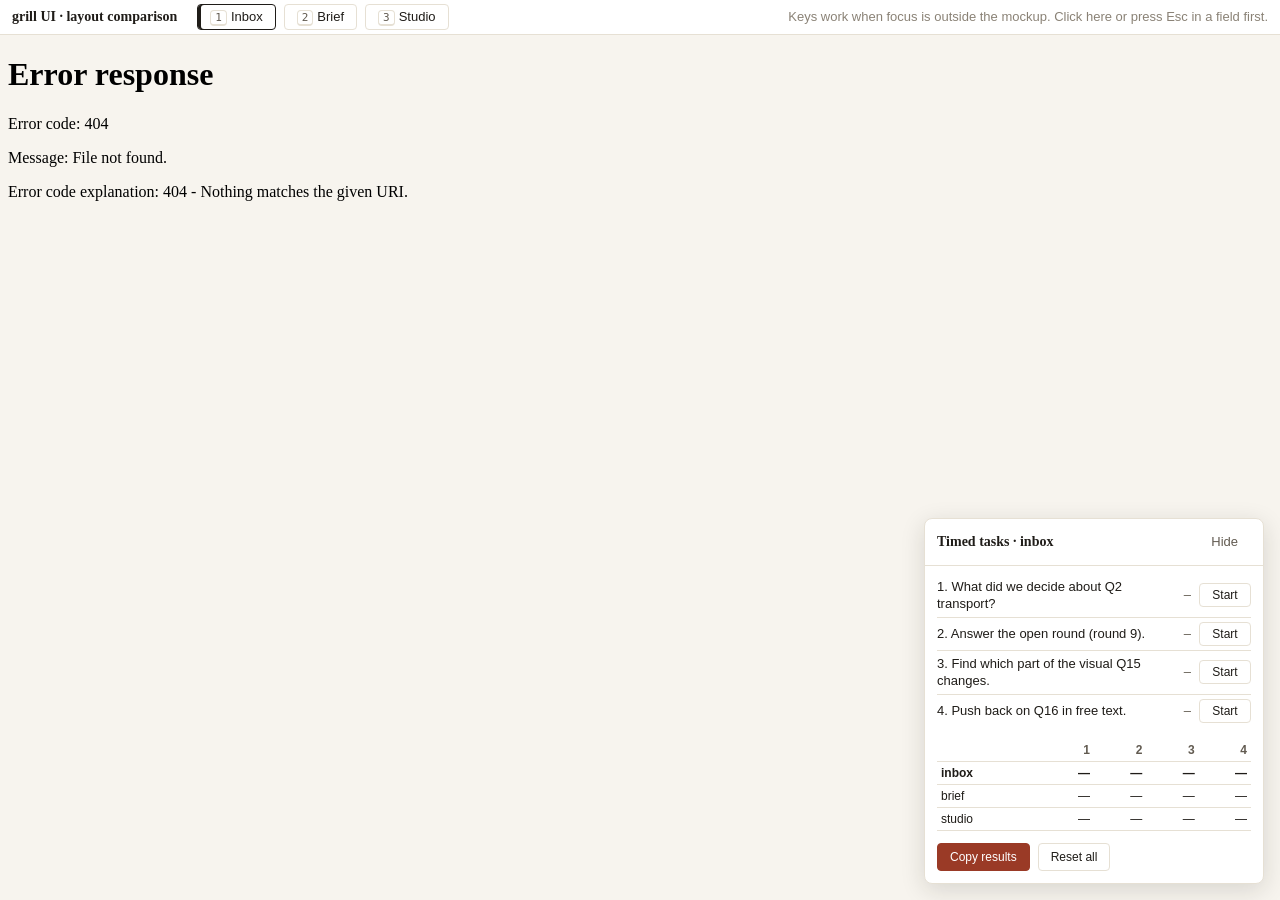
==== design/mockups/index.html @ 53869e0a "feat(page,mockups): shared token set, mockup data, build script and picker Tokens pass a WCAG contra" ====
<!doctype html>
<html lang="en">
<head>
<meta charset="utf-8" />
<meta name="viewport" content="width=device-width, initial-scale=1" />
<title>Layout picker</title>
<link rel="stylesheet" href="../../skills/grilling-ui/page/tokens.css" />
<style>
  html, body { height: 100%; }
  body { display: grid; grid-template-rows: auto 1fr; overflow: hidden; }
  .bar {
    display: flex; align-items: center; gap: var(--s2);
    padding: var(--s1) var(--s3);
    background: var(--panel); border-bottom: 1px solid var(--rule);
    font-size: 13px;
  }
  .bar h1 { font-size: 14px; margin: 0 var(--s3) 0 0; }
  .bar .spacer { flex: 1; }
  .bar button { padding: 2px var(--s3); font-size: 13px; }
  .bar kbd { font-size: 11px; margin-right: var(--s1); }
  iframe { width: 100%; height: 100%; border: 0; display: block; background: var(--bg); }

  #timer {
    position: fixed; right: var(--s4); bottom: var(--s4); z-index: 10;
    width: 340px; max-width: calc(100vw - 2 * var(--s4));
    background: var(--panel); border: 1px solid var(--rule); border-radius: var(--r2);
    box-shadow: 0 6px 24px rgba(31, 28, 24, .14);
    font-size: 13px;
  }
  #timer header {
    display: flex; align-items: center; gap: var(--s2);
    padding: var(--s2) var(--s3); border-bottom: 1px solid var(--rule);
  }
  #timer header h2 { font-size: 14px; margin: 0; flex: 1; }
  #timer.collapsed .body { display: none; }
  #timer.collapsed header { border-bottom: 0; }
  #timer .body { padding: var(--s2) var(--s3) var(--s3); }
  #timer ol { list-style: none; margin: 0 0 var(--s3); padding: 0; }
  #timer li { display: grid; grid-template-columns: 1fr auto auto; gap: var(--s2); align-items: center; padding: var(--s1) 0; border-bottom: 1px solid var(--rule); }
  #timer li:last-child { border-bottom: 0; }
  #timer .task { line-height: 1.35; }
  #timer .time { font-family: var(--mono); font-size: 12px; color: var(--ink-2); min-width: 5ch; text-align: right; }
  #timer li.running .time { color: var(--stage); font-weight: 600; }
  #timer li button { padding: 2px var(--s2); font-size: 12px; min-width: 52px; text-align: center; }
  #timer .actions { display: flex; gap: var(--s2); }
  #timer .actions button { font-size: 12px; }
  #timer .grid { width: 100%; border-collapse: collapse; margin: 0 0 var(--s3); font-size: 12px; }
  #timer .grid th, #timer .grid td { padding: 2px var(--s1); text-align: right; border-bottom: 1px solid var(--rule); }
  #timer .grid th:first-child, #timer .grid td:first-child { text-align: left; }
  #timer .grid th { font-weight: 600; color: var(--ink-2); }
  #timer .grid tr.cur td { font-weight: 600; }
  #out { display: none; font-family: var(--mono); font-size: 11px; height: 90px; margin-top: var(--s2); }
  #out.show { display: block; }
  .status { margin-left: auto; }
</style>
</head>
<body>
<div class="bar" role="toolbar" aria-label="Layouts">
  <h1>grill UI · layout comparison</h1>
  <button type="button" data-v="inbox"><kbd>1</kbd>Inbox</button>
  <button type="button" data-v="brief"><kbd>2</kbd>Brief</button>
  <button type="button" data-v="studio"><kbd>3</kbd>Studio</button>
  <span class="spacer"></span>
  <span class="meta">Keys work when focus is outside the mockup. Click here or press Esc in a field first.</span>
</div>
<iframe id="frame" title="Layout mockup"></iframe>

<section id="timer" aria-label="Timed tasks">
  <header>
    <h2>Timed tasks · <span id="cur-layout"></span></h2>
    <button type="button" class="ghost" id="collapse" aria-expanded="true">Hide</button>
  </header>
  <div class="body">
    <ol id="tasks"></ol>
    <table class="grid" id="grid" aria-label="Results by layout"></table>
    <div class="actions">
      <button type="button" class="primary" id="copy">Copy results</button>
      <button type="button" id="reset">Reset all</button>
      <span class="meta status" id="status" role="status"></span>
    </div>
    <textarea id="out" readonly aria-label="Results JSON"></textarea>
  </div>
</section>

<script>
(() => {
  const LAYOUTS = ["inbox", "brief", "studio"];
  // The four timed tasks from spec §9.1.
  const TASKS = [
    { id: "task1", text: "What did we decide about Q2 transport?" },
    { id: "task2", text: "Answer the open round (round 9)." },
    { id: "task3", text: "Find which part of the visual Q15 changes." },
    { id: "task4", text: "Push back on Q16 in free text." },
  ];
  const KEY = "mockups:timings";
  const $ = (id) => document.getElementById(id);

  const load = () => { try { return JSON.parse(localStorage.getItem(KEY)) || {}; } catch { return {}; } };
  const save = () => { try { localStorage.setItem(KEY, JSON.stringify(results)); } catch {} };
  let results = load();           // { inbox: { task1: ms, ... }, ... }
  let running = null;             // { layout, task, t0 }
  let tick = null;

  const fmt = (ms) => {
    if (ms == null) return "—";
    const s = ms / 1000;
    return s < 60 ? s.toFixed(1) + "s" : Math.floor(s / 60) + "m" + String(Math.round(s % 60)).padStart(2, "0") + "s";
  };

  const params = new URLSearchParams(location.search);
  let layout = LAYOUTS.includes(params.get("v")) ? params.get("v") : "inbox";

  function setLayout(v) {
    if (!LAYOUTS.includes(v)) return;
    if (running && running.layout !== v) stop();
    layout = v;
    const url = new URL(location.href);
    url.searchParams.set("v", v);
    history.replaceState(null, "", url);
    $("frame").src = v + ".html";
    document.querySelectorAll(".bar button[data-v]").forEach((b) => b.setAttribute("aria-pressed", String(b.dataset.v === v)));
    $("cur-layout").textContent = v;
    render();
  }

  function start(task) {
    if (running) stop();
    running = { layout, task, t0: performance.now() };
    tick = setInterval(renderTimes, 100);
    render();
  }
  function stop() {
    if (!running) return;
    const ms = Math.round(performance.now() - running.t0);
    (results[running.layout] ||= {})[running.task] = ms;
    save();
    running = null;
    clearInterval(tick);
    render();
  }

  function renderTimes() {
    for (const t of TASKS) {
      const el = document.querySelector(`#tasks li[data-task="${t.id}"] .time`);
      if (!el) continue;
      const live = running && running.layout === layout && running.task === t.id;
      el.textContent = fmt(live ? performance.now() - running.t0 : results[layout]?.[t.id]);
    }
  }

  function render() {
    const ol = $("tasks");
    ol.innerHTML = "";
    TASKS.forEach((t, i) => {
      const live = running && running.layout === layout && running.task === t.id;
      const li = document.createElement("li");
      li.dataset.task = t.id;
      li.className = live ? "running" : "";
      const txt = document.createElement("span");
      txt.className = "task";
      txt.textContent = `${i + 1}. ${t.text}`;
      const time = document.createElement("span");
      time.className = "time";
      const btn = document.createElement("button");
      btn.type = "button";
      btn.textContent = live ? "Stop" : "Start";
      if (live) btn.classList.add("staged");
      btn.setAttribute("aria-label", `${live ? "Stop" : "Start"} task ${i + 1} on ${layout}`);
      btn.onclick = () => (live ? stop() : start(t.id));
      li.append(txt, time, btn);
      ol.append(li);
    });
    renderTimes();

    const grid = $("grid");
    grid.innerHTML = "";
    const head = grid.insertRow();
    for (const h of ["", "1", "2", "3", "4"]) { const th = document.createElement("th"); th.textContent = h; head.append(th); }
    for (const v of LAYOUTS) {
      const tr = grid.insertRow();
      if (v === layout) tr.className = "cur";
      tr.insertCell().textContent = v;
      for (const t of TASKS) tr.insertCell().textContent = fmt(results[v]?.[t.id]);
    }
  }

  const resultsJson = () => {
    const out = {};
    for (const v of LAYOUTS) if (results[v] && Object.keys(results[v]).length) out[v] = { ...results[v] };
    return JSON.stringify(out, null, 2);
  };

  $("copy").onclick = async () => {
    if (running) stop();
    const json = resultsJson();
    const out = $("out");
    out.value = json;
    try {
      await navigator.clipboard.writeText(json);
      $("status").textContent = "Copied. Paste into decision.json → timings.";
    } catch {
      out.classList.add("show");
      out.select();
      $("status").textContent = "Clipboard blocked: copy from the box.";
    }
  };
  $("reset").onclick = () => {
    if (!confirm("Clear all recorded times?")) return;
    running = null; clearInterval(tick);
    results = {}; save(); render();
    $("out").classList.remove("show");
    $("status").textContent = "Cleared.";
  };
  $("collapse").onclick = () => {
    const c = $("timer").classList.toggle("collapsed");
    $("collapse").textContent = c ? "Show" : "Hide";
    $("collapse").setAttribute("aria-expanded", String(!c));
  };
  document.querySelectorAll(".bar button[data-v]").forEach((b) => (b.onclick = () => setLayout(b.dataset.v)));

  // Parent-level keys only: keydown inside the iframe never reaches this document,
  // so typing 1/2/3 in a mockup's text field cannot switch layouts.
  document.addEventListener("keydown", (e) => {
    if (e.isComposing || e.metaKey || e.ctrlKey || e.altKey) return;
    const t = e.target;
    if (t.closest && t.closest("input, textarea, select, [contenteditable]")) {
      if (e.key === "Escape") t.blur();
      return;
    }
    const i = ["1", "2", "3"].indexOf(e.key);
    if (i >= 0) { e.preventDefault(); setLayout(LAYOUTS[i]); }
  });

  setLayout(layout);
})();
</script>
</body>
</html>
---- skills/grilling-ui/page/tokens.css ----
/* grilling-ui — the one token set.
   Used by every page layout (inbox, brief, studio), the board and the design mockups.
   Light only (no dark mode: spec §1 non-goal). System fonts only, no network.

   Contrast (checked by test/tokens.test.mjs, WCAG 2.x):
     --ink    on --bg / --panel      >= 4.5
     --ink-2  on --bg / --panel      >= 4.5
     --accent on --panel, #fff on --accent  >= 4.5
     --ok     on --ok-soft           >= 4.5
     --stage  on --stage-soft        >= 4.5   (darkened from Jason's #b8791f, which was 3.1)
     --ink-3  on --panel             >= 3.0   secondary meta text ONLY (timestamps, counts,
                                              hints) — never body copy or anything the user
                                              must read to act. Darkened from #9a9285 so it
                                              also clears 3.0 on --bg. */
:root {
  --bg: #f7f4ee;
  --panel: #ffffff;
  --ink: #1f1c18;
  --ink-2: #625b51;
  --ink-3: #8a8276;
  --rule: #e6e0d4;
  --accent: #9a3a26;
  --ok: #3d6b4a;
  --ok-soft: #e3eee5;
  --stage: #8a5a12;
  --stage-soft: #f8ecd2;
  --warn-soft: #fbe9e4;
  --focus: #2a5db0;

  --serif: "Iowan Old Style", Charter, Georgia, serif;
  --sans: -apple-system, BlinkMacSystemFont, "Segoe UI", Helvetica, Arial, sans-serif;
  --mono: ui-monospace, SFMono-Regular, Menlo, Consolas, monospace;

  --r1: 4px;
  --r2: 8px;
  --s1: 4px;
  --s2: 8px;
  --s3: 12px;
  --s4: 16px;
  --s5: 24px;
  --s6: 40px;
}

*, *::before, *::after { box-sizing: border-box; }

body {
  margin: 0;
  font-family: var(--sans);
  font-size: 15px;
  line-height: 1.5;
  color: var(--ink);
  background: var(--bg);
}

/* Serif headings, sans body. Never italic. */
h1, h2, h3, h4 {
  font-family: var(--serif);
  font-style: normal;
  font-weight: 600;
  line-height: 1.25;
  color: var(--ink);
  margin: 0 0 var(--s2);
}

code, kbd, pre { font-family: var(--mono); font-size: 0.9em; }
kbd {
  padding: 0 var(--s1);
  border: 1px solid var(--rule);
  border-bottom-width: 2px;
  border-radius: var(--r1);
  background: var(--panel);
  color: var(--ink-2);
}

.meta { color: var(--ink-3); font-size: 13px; } /* secondary meta text only (see contrast note) */

/* ---------------------------------------------------------------------------
   Control states: default, hover, active, focus-visible, disabled,
   selected / [aria-pressed=true], staged (.staged), pending (.pending)
   on button, .opt, textarea, a.
   --------------------------------------------------------------------------- */

/* default */
button, .opt {
  font: inherit;
  color: var(--ink);
  background: var(--panel);
  border: 1px solid var(--rule);
  border-radius: var(--r1);
  padding: var(--s1) var(--s3);
  cursor: pointer;
  text-align: left;
  transition: background-color .12s ease, border-color .12s ease, color .12s ease;
}
button.primary { background: var(--accent); border-color: var(--accent); color: #fff; }
button.ghost { background: transparent; border-color: transparent; color: var(--ink-2); }
.opt { display: block; width: 100%; padding: var(--s2) var(--s3); }
textarea {
  font: inherit;
  color: var(--ink);
  background: var(--panel);
  border: 1px solid var(--rule);
  border-radius: var(--r1);
  padding: var(--s2);
  width: 100%;
  resize: vertical;
}
a { color: var(--accent); text-underline-offset: 2px; }

/* hover */
button:hover, .opt:hover { border-color: var(--ink-3); background: var(--bg); }
button.primary:hover { background: #82301f; border-color: #82301f; }
button.ghost:hover { background: var(--bg); color: var(--ink); }
textarea:hover { border-color: var(--ink-3); }
a:hover { text-decoration-thickness: 2px; }

/* active */
button:active, .opt:active { transform: translateY(1px); background: var(--rule); }
button.primary:active { background: #6e2819; }
a:active { color: var(--ink); }

/* focus-visible: 2px --focus outline, offset 2px */
button:focus-visible, .opt:focus-visible, textarea:focus-visible, a:focus-visible,
[tabindex]:focus-visible {
  outline: 2px solid var(--focus);
  outline-offset: 2px;
}
button:focus:not(:focus-visible), .opt:focus:not(:focus-visible), a:focus:not(:focus-visible) { outline: none; }
textarea:focus { border-color: var(--focus); }

/* disabled */
button:disabled, button[aria-disabled="true"], .opt[aria-disabled="true"], textarea:disabled {
  cursor: not-allowed;
  color: var(--ink-3);
  background: var(--bg);
  border-color: var(--rule);
  transform: none;
}
button.primary:disabled { background: var(--rule); border-color: var(--rule); color: var(--ink-2); }
a[aria-disabled="true"] { color: var(--ink-3); pointer-events: none; text-decoration: none; }

/* selected / pressed */
button[aria-pressed="true"], .opt[aria-pressed="true"], .opt.selected, button.selected,
a[aria-current], a.selected {
  border-color: var(--ink);
  background: var(--panel);
  box-shadow: inset 3px 0 0 var(--ink);
  color: var(--ink);
}
a[aria-current], a.selected { font-weight: 600; box-shadow: none; }

/* staged: chosen locally, not yet sent */
button.staged, .opt.staged, textarea.staged, a.staged {
  border-color: var(--stage);
  background: var(--stage-soft);
  color: var(--stage);
}
.opt.staged { box-shadow: inset 3px 0 0 var(--stage); color: var(--ink); }
.opt.staged::after { content: " · staged"; color: var(--stage); font-size: 13px; }

/* pending: sent, waiting on the agent */
button.pending, .opt.pending, textarea.pending, a.pending {
  cursor: progress;
  border-style: dashed;
  border-color: var(--ink-3);
  color: var(--ink-2);
}
button.pending::after, .opt.pending::after {
  content: "";
  display: inline-block;
  width: .7em; height: .7em;
  margin-left: var(--s2);
  vertical-align: -1px;
  border: 2px solid currentColor;
  border-right-color: transparent;
  border-radius: 50%;
  animation: spin .8s linear infinite;
}

/* shared progress indicators */
.spin {
  display: inline-block;
  width: 12px; height: 12px;
  border: 2px solid currentColor;
  border-right-color: transparent;
  border-radius: 50%;
  animation: spin .8s linear infinite;
}
@keyframes spin { to { transform: rotate(360deg); } }
@keyframes pulse { 0%, 100% { opacity: 1; } 50% { opacity: .35; } }

/* Ported from Jason's page.html:191-205.
   The blanket reset stops everything that travels or rotates, but progress
   indicators are the only sign the agent is working, so they pulse instead:
   .spin (border-right transparent) would read as a broken ring if frozen, and
   #progress::after starts at left:-30% so a stopped one is invisible. */
@media (prefers-reduced-motion: reduce) {
  *, *::before, *::after {
    animation-duration: .01ms !important;
    animation-iteration-count: 1 !important;
    transition-duration: .01ms !important;
    scroll-behavior: auto !important;
  }
  /* spinner: stop rotating, close the ring so it does not look broken */
  .spin, button.pending::after, .opt.pending::after {
    animation: pulse 1.6s ease-in-out infinite !important;
    border-right-color: currentColor !important;
  }
  /* progress bar: stop travelling, become a full-width bar that pulses */
  #progress::after { animation: pulse 1.6s ease-in-out infinite !important; left: 0 !important; width: 100% !important; }
  /* status dot & Finish button: opacity/colour only, nothing moves — just slow them */
  .dot.working { animation-duration: 2.4s !important; animation-iteration-count: infinite !important; }
  #finish.ready { animation-duration: 2.4s !important; animation-iteration-count: infinite !important; }
  button:active, .opt:active { transform: none; }
}
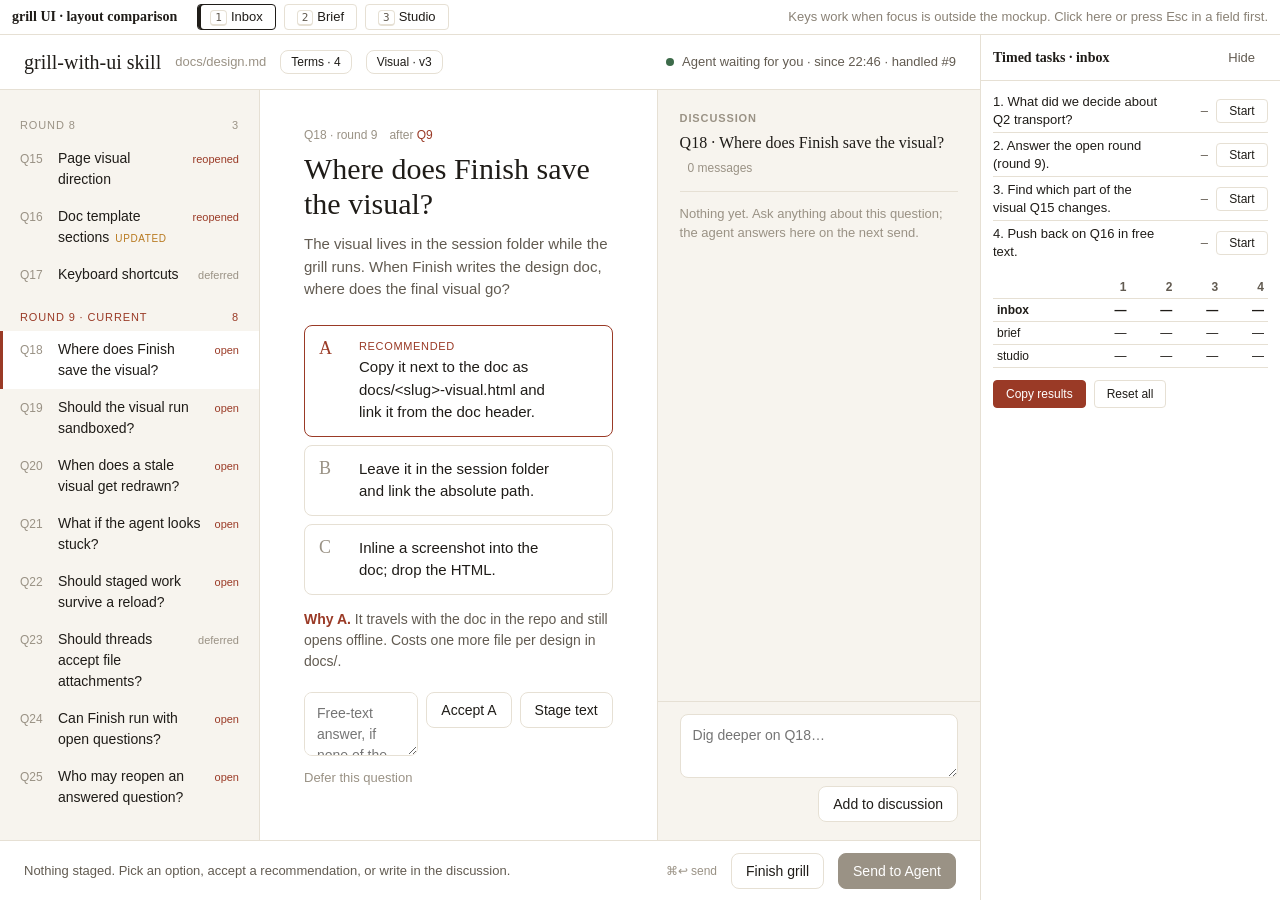
==== commit f61d8e35: "feat(mockups): brief and studio on an Apple + Craft theme, screenshot script Brief and Studio share " ====
--- a/design/mockups/index.html
+++ b/design/mockups/index.html
@@ -7,7 +7,13 @@
 <link rel="stylesheet" href="../../skills/grilling-ui/page/tokens.css" />
 <style>
   html, body { height: 100%; }
-  body { display: grid; grid-template-rows: auto 1fr; overflow: hidden; }
+  body { display: grid; grid-template-rows: auto 1fr; grid-template-columns: 1fr; overflow: hidden; }
+  .bar { grid-column: 1 / -1; }
+  /* Wide screens: the timer is its own column so it never covers the mockup's controls. */
+  @media (min-width: 1100px) {
+    body { grid-template-columns: 1fr 300px; }
+    #timer { position: static !important; width: auto !important; max-width: none !important; border-radius: 0 !important; border-width: 0 0 0 1px !important; box-shadow: none !important; overflow: auto; }
+  }
   .bar {
     display: flex; align-items: center; gap: var(--s2);
     padding: var(--s1) var(--s3);
